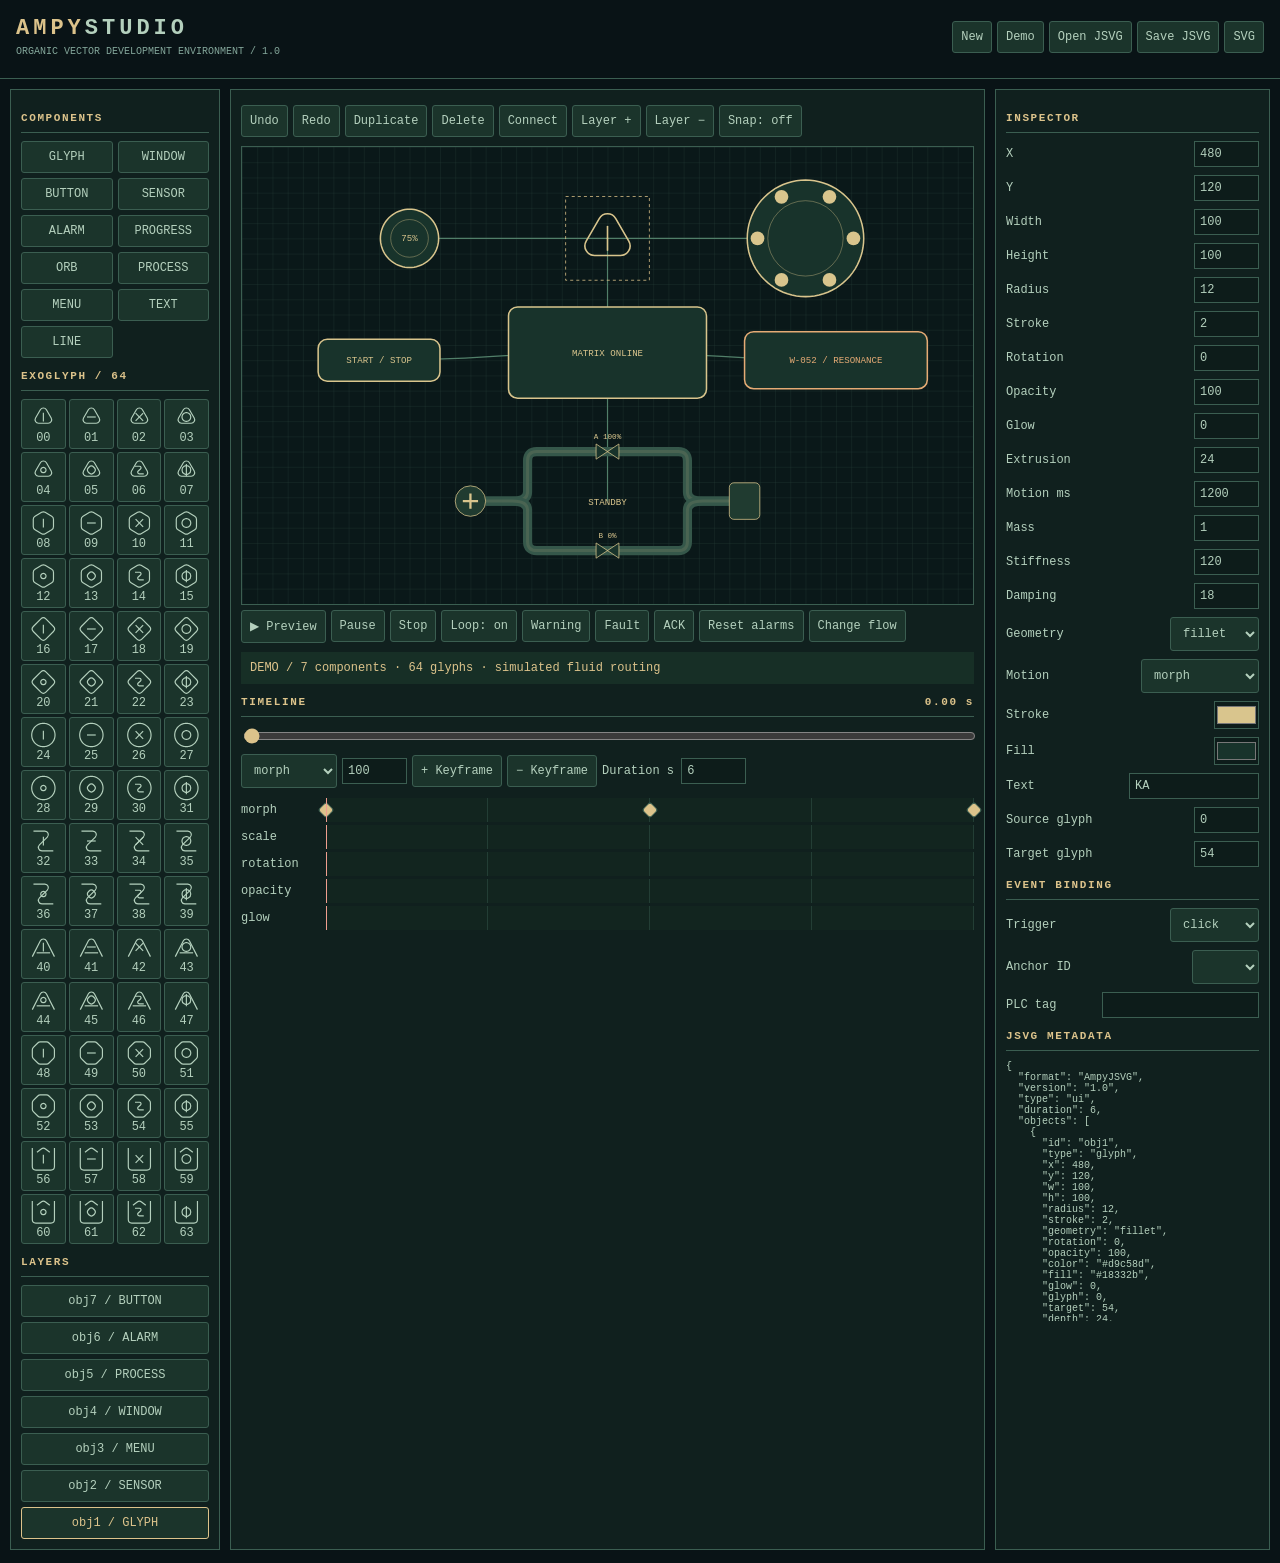
==== src/index.html @ 0dacd447 "Add modular editor sources alongside standalone distribution" ====
<!doctype html><html lang="it"><meta charset="utf-8"><meta name="viewport" content="width=device-width,initial-scale=1"><title>AmpyStudio · JSVG UI editor</title><link rel="stylesheet" href="studio.css"><body>
<header><div><b>AMPY<span>STUDIO</span></b><small>ORGANIC VECTOR DEVELOPMENT ENVIRONMENT / 1.0</small></div><div class="toolbar"><button id="new">New</button><button id="demo">Demo</button><label class="button">Open JSVG<input id="open" type="file" accept=".jsvg,.svg" hidden></label><button id="save">Save JSVG</button><button id="export">SVG</button></div></header>
<main><aside><h3>COMPONENTS</h3><div id="library"></div><h3>EXOGLYPH / 64</h3><div id="glyphs"></div><h3>LAYERS</h3><div id="layers"></div></aside><section class="work"><div class="toolbar"><button id="undo">Undo</button><button id="redo">Redo</button><button id="duplicate">Duplicate</button><button id="delete">Delete</button><button id="connect">Connect</button><button id="front">Layer +</button><button id="back">Layer −</button><button id="snap">Snap: off</button></div><div id="canvas"><svg id="stage" viewBox="0 0 960 600" xmlns="http://www.w3.org/2000/svg"><defs><pattern id="grid" width="20" height="20" patternUnits="userSpaceOnUse"><path d="M20 0H0V20" stroke="#284137" fill="none" stroke-width=".7"/></pattern></defs><rect width="960" height="600" fill="#0a1819"/><rect width="960" height="600" fill="url(#grid)"/><g id="scene"></g><g id="selection" pointer-events="none"></g></svg></div><div class="toolbar"><button id="play">▶ Preview</button><button id="pause">Pause</button><button id="stop">Stop</button><button id="loop">Loop: on</button><button id="warning">Warning</button><button id="fault">Fault</button><button id="ack">ACK</button><button id="reset">Reset alarms</button><button id="flow">Change flow</button></div><div id="status" role="status">READY</div><h3>TIMELINE <span id="time">0.00 s</span></h3><input id="seek" type="range" min="0" max="1000" value="0"><div class="toolbar"><select id="track"><option>morph</option><option>scale</option><option>rotation</option><option>opacity</option><option>glow</option></select><input id="keyvalue" type="number" value="100" min="0" max="360"><button id="addkey">+ Keyframe</button><button id="delkey">− Keyframe</button><label>Duration s <input id="duration" type="number" min="1" max="60" value="6"></label></div><div id="tracks"></div></section><aside><h3>INSPECTOR</h3><div id="inspector"></div><h3>EVENT BINDING</h3><div id="events"></div><h3>JSVG METADATA</h3><pre id="metadata"></pre></aside></main><script src="engine.js"></script><script src="studio.js"></script></body></html>
---- src/studio.css ----
:root{color-scheme:dark;--ink:#b4d0bd;--gold:#dcc38b;--border:#3b5e51;--bg:#091316}*{box-sizing:border-box}body{margin:0;background:var(--bg);color:var(--ink);font:12px ui-monospace,Consolas,monospace}header{display:flex;justify-content:space-between;gap:12px;padding:16px;border-bottom:1px solid var(--border);flex-wrap:wrap}header b{font-size:22px;letter-spacing:4px;color:var(--gold)}header b span{color:var(--ink)}small{display:block;color:#83a69a;margin-top:5px}main{display:grid;grid-template-columns:210px minmax(0,1fr) 275px;gap:10px;padding:10px}aside,.work{min-width:0;border:1px solid var(--border);padding:10px;background:#10201e}h3{font-size:11px;letter-spacing:1.6px;color:var(--gold);border-bottom:1px solid var(--border);padding-bottom:8px;margin:12px 0 8px}button,.button,select,input,a{font:inherit;color:inherit}button,.button,select,a{border:1px solid var(--border);background:#1b342b;padding:8px;border-radius:3px;cursor:pointer;text-decoration:none}button:hover,.button:hover,button.active{border-color:var(--gold);color:var(--gold)}input{background:#0d1c1a;border:1px solid var(--border);padding:5px;min-width:0}input[type=range]{width:100%;accent-color:var(--gold);padding:0}input[type=number]{width:65px}input[type=color]{width:45px;height:28px;padding:0}.toolbar{display:flex;gap:5px;align-items:center;flex-wrap:wrap;margin:5px 0 9px}#library,#layers{display:grid;gap:5px}#library{grid-template-columns:1fr 1fr}#glyphs{display:grid;grid-template-columns:repeat(4,1fr);gap:3px}#glyphs button{padding:3px}#glyphs svg{display:block;width:100%;height:28px}#canvas{border:1px solid var(--border);background:#0a1819}#stage{width:100%;display:block;touch-action:none;max-height:65vh}#inspector label,#events label{display:flex;justify-content:space-between;gap:6px;align-items:center;margin:8px 0}#inspector select,#events select{max-width:145px}#inspector input[type=text]{width:130px}#status{padding:9px;background:#172f26;color:var(--gold);min-height:32px}#metadata{white-space:pre-wrap;overflow-wrap:anywhere;max-height:260px;overflow:auto;font-size:10px}#time{float:right}#tracks>div{display:grid;grid-template-columns:85px 1fr;align-items:center;height:27px} .lane{height:24px;position:relative;background:repeating-linear-gradient(90deg,#12251f 0,#12251f calc(25% - 1px),#34574b 25%)}.key{position:absolute;top:6px;width:12px;height:12px;transform:translateX(-50%) rotate(45deg);background:var(--gold);padding:0}.cursor{position:absolute;top:0;bottom:0;width:1px;background:#ef9e8f;pointer-events:none}@media(max-width:900px){main{grid-template-columns:150px minmax(0,1fr)}main>aside:last-child{grid-column:1/-1;display:grid;grid-template-columns:1fr 1fr;gap:8px}#metadata{grid-column:1/-1}}@media(max-width:580px){main{display:flex;flex-direction:column}.work{order:-1}#glyphs{grid-template-columns:repeat(8,1fr)}#stage{max-height:none}main>aside:last-child{display:block}}
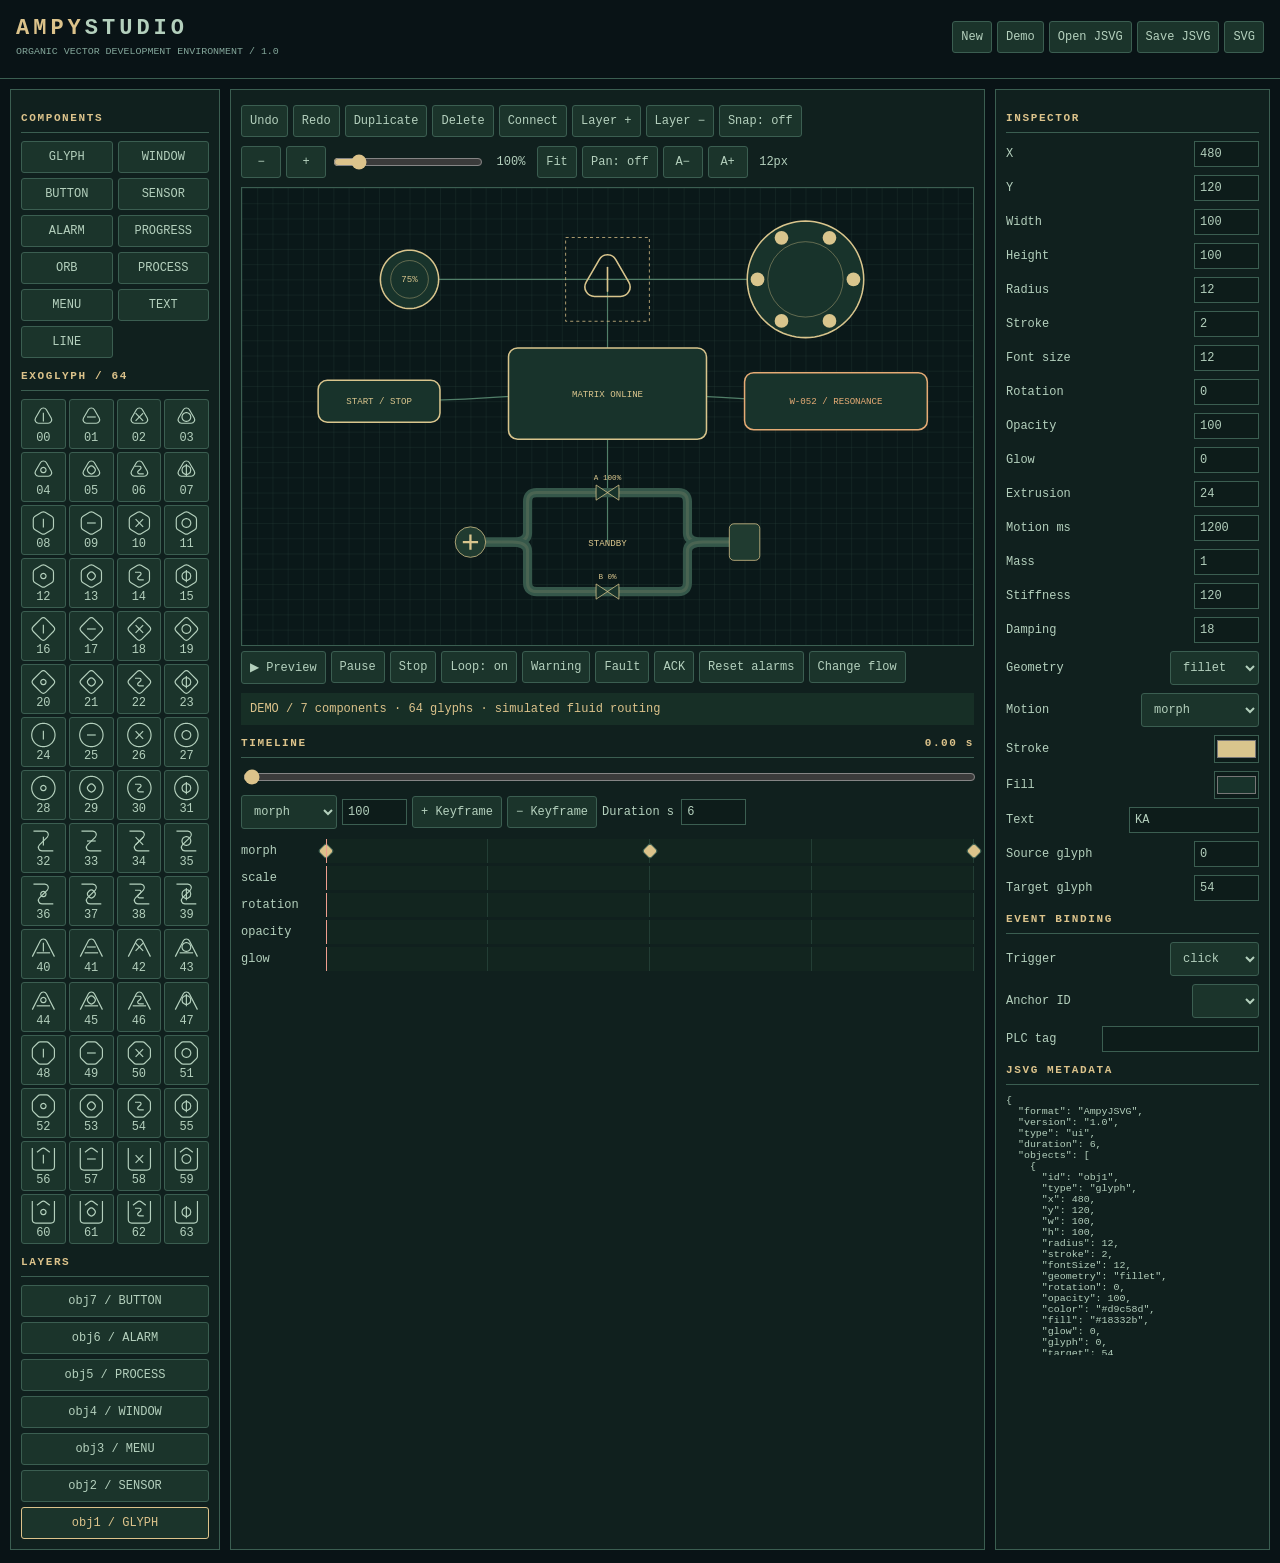
==== commit 9f771fb0: "AmpyStudio 1.0.1: per-object font sizes, UI font controls, pinch zoom and canvas pan" ====
--- a/src/index.html
+++ b/src/index.html
@@ -1,3 +1,3 @@
 <!doctype html><html lang="it"><meta charset="utf-8"><meta name="viewport" content="width=device-width,initial-scale=1"><title>AmpyStudio · JSVG UI editor</title><link rel="stylesheet" href="studio.css"><body>
 <header><div><b>AMPY<span>STUDIO</span></b><small>ORGANIC VECTOR DEVELOPMENT ENVIRONMENT / 1.0</small></div><div class="toolbar"><button id="new">New</button><button id="demo">Demo</button><label class="button">Open JSVG<input id="open" type="file" accept=".jsvg,.svg" hidden></label><button id="save">Save JSVG</button><button id="export">SVG</button></div></header>
-<main><aside><h3>COMPONENTS</h3><div id="library"></div><h3>EXOGLYPH / 64</h3><div id="glyphs"></div><h3>LAYERS</h3><div id="layers"></div></aside><section class="work"><div class="toolbar"><button id="undo">Undo</button><button id="redo">Redo</button><button id="duplicate">Duplicate</button><button id="delete">Delete</button><button id="connect">Connect</button><button id="front">Layer +</button><button id="back">Layer −</button><button id="snap">Snap: off</button></div><div id="canvas"><svg id="stage" viewBox="0 0 960 600" xmlns="http://www.w3.org/2000/svg"><defs><pattern id="grid" width="20" height="20" patternUnits="userSpaceOnUse"><path d="M20 0H0V20" stroke="#284137" fill="none" stroke-width=".7"/></pattern></defs><rect width="960" height="600" fill="#0a1819"/><rect width="960" height="600" fill="url(#grid)"/><g id="scene"></g><g id="selection" pointer-events="none"></g></svg></div><div class="toolbar"><button id="play">▶ Preview</button><button id="pause">Pause</button><button id="stop">Stop</button><button id="loop">Loop: on</button><button id="warning">Warning</button><button id="fault">Fault</button><button id="ack">ACK</button><button id="reset">Reset alarms</button><button id="flow">Change flow</button></div><div id="status" role="status">READY</div><h3>TIMELINE <span id="time">0.00 s</span></h3><input id="seek" type="range" min="0" max="1000" value="0"><div class="toolbar"><select id="track"><option>morph</option><option>scale</option><option>rotation</option><option>opacity</option><option>glow</option></select><input id="keyvalue" type="number" value="100" min="0" max="360"><button id="addkey">+ Keyframe</button><button id="delkey">− Keyframe</button><label>Duration s <input id="duration" type="number" min="1" max="60" value="6"></label></div><div id="tracks"></div></section><aside><h3>INSPECTOR</h3><div id="inspector"></div><h3>EVENT BINDING</h3><div id="events"></div><h3>JSVG METADATA</h3><pre id="metadata"></pre></aside></main><script src="engine.js"></script><script src="studio.js"></script></body></html>+<main><aside><h3>COMPONENTS</h3><div id="library"></div><h3>EXOGLYPH / 64</h3><div id="glyphs"></div><h3>LAYERS</h3><div id="layers"></div></aside><section class="work"><div class="toolbar"><button id="undo">Undo</button><button id="redo">Redo</button><button id="duplicate">Duplicate</button><button id="delete">Delete</button><button id="connect">Connect</button><button id="front">Layer +</button><button id="back">Layer −</button><button id="snap">Snap: off</button></div><div class="toolbar" id="viewTools" aria-label="Canvas view"><button id="zoomOut" aria-label="Zoom out">−</button><button id="zoomIn" aria-label="Zoom in">+</button><input id="canvasZoom" aria-label="Canvas zoom percent" type="range" min="25" max="600" step="5" value="100"><output id="zoomLabel">100%</output><button id="fitCanvas">Fit</button><button id="panMode">Pan: off</button><button id="uiSmaller" aria-label="Smaller interface text">A−</button><button id="uiLarger" aria-label="Larger interface text">A+</button><output id="uiSize">13px</output></div><div id="canvas"><svg id="stage" viewBox="0 0 960 600" xmlns="http://www.w3.org/2000/svg"><defs><pattern id="grid" width="20" height="20" patternUnits="userSpaceOnUse"><path d="M20 0H0V20" stroke="#284137" fill="none" stroke-width=".7"/></pattern></defs><rect width="960" height="600" fill="#0a1819"/><rect width="960" height="600" fill="url(#grid)"/><g id="scene"></g><g id="selection" pointer-events="none"></g></svg></div><div class="toolbar"><button id="play">▶ Preview</button><button id="pause">Pause</button><button id="stop">Stop</button><button id="loop">Loop: on</button><button id="warning">Warning</button><button id="fault">Fault</button><button id="ack">ACK</button><button id="reset">Reset alarms</button><button id="flow">Change flow</button></div><div id="status" role="status">READY</div><h3>TIMELINE <span id="time">0.00 s</span></h3><input id="seek" type="range" min="0" max="1000" value="0"><div class="toolbar"><select id="track"><option>morph</option><option>scale</option><option>rotation</option><option>opacity</option><option>glow</option></select><input id="keyvalue" type="number" value="100" min="0" max="360"><button id="addkey">+ Keyframe</button><button id="delkey">− Keyframe</button><label>Duration s <input id="duration" type="number" min="1" max="60" value="6"></label></div><div id="tracks"></div></section><aside><h3>INSPECTOR</h3><div id="inspector"></div><h3>EVENT BINDING</h3><div id="events"></div><h3>JSVG METADATA</h3><pre id="metadata"></pre></aside></main><script src="engine.js"></script><script src="studio.js"></script></body></html>
--- a/src/studio.css
+++ b/src/studio.css
@@ -1 +1,2 @@
 :root{color-scheme:dark;--ink:#b4d0bd;--gold:#dcc38b;--border:#3b5e51;--bg:#091316}*{box-sizing:border-box}body{margin:0;background:var(--bg);color:var(--ink);font:12px ui-monospace,Consolas,monospace}header{display:flex;justify-content:space-between;gap:12px;padding:16px;border-bottom:1px solid var(--border);flex-wrap:wrap}header b{font-size:22px;letter-spacing:4px;color:var(--gold)}header b span{color:var(--ink)}small{display:block;color:#83a69a;margin-top:5px}main{display:grid;grid-template-columns:210px minmax(0,1fr) 275px;gap:10px;padding:10px}aside,.work{min-width:0;border:1px solid var(--border);padding:10px;background:#10201e}h3{font-size:11px;letter-spacing:1.6px;color:var(--gold);border-bottom:1px solid var(--border);padding-bottom:8px;margin:12px 0 8px}button,.button,select,input,a{font:inherit;color:inherit}button,.button,select,a{border:1px solid var(--border);background:#1b342b;padding:8px;border-radius:3px;cursor:pointer;text-decoration:none}button:hover,.button:hover,button.active{border-color:var(--gold);color:var(--gold)}input{background:#0d1c1a;border:1px solid var(--border);padding:5px;min-width:0}input[type=range]{width:100%;accent-color:var(--gold);padding:0}input[type=number]{width:65px}input[type=color]{width:45px;height:28px;padding:0}.toolbar{display:flex;gap:5px;align-items:center;flex-wrap:wrap;margin:5px 0 9px}#library,#layers{display:grid;gap:5px}#library{grid-template-columns:1fr 1fr}#glyphs{display:grid;grid-template-columns:repeat(4,1fr);gap:3px}#glyphs button{padding:3px}#glyphs svg{display:block;width:100%;height:28px}#canvas{border:1px solid var(--border);background:#0a1819}#stage{width:100%;display:block;touch-action:none;max-height:65vh}#inspector label,#events label{display:flex;justify-content:space-between;gap:6px;align-items:center;margin:8px 0}#inspector select,#events select{max-width:145px}#inspector input[type=text]{width:130px}#status{padding:9px;background:#172f26;color:var(--gold);min-height:32px}#metadata{white-space:pre-wrap;overflow-wrap:anywhere;max-height:260px;overflow:auto;font-size:10px}#time{float:right}#tracks>div{display:grid;grid-template-columns:85px 1fr;align-items:center;height:27px} .lane{height:24px;position:relative;background:repeating-linear-gradient(90deg,#12251f 0,#12251f calc(25% - 1px),#34574b 25%)}.key{position:absolute;top:6px;width:12px;height:12px;transform:translateX(-50%) rotate(45deg);background:var(--gold);padding:0}.cursor{position:absolute;top:0;bottom:0;width:1px;background:#ef9e8f;pointer-events:none}@media(max-width:900px){main{grid-template-columns:150px minmax(0,1fr)}main>aside:last-child{grid-column:1/-1;display:grid;grid-template-columns:1fr 1fr;gap:8px}#metadata{grid-column:1/-1}}@media(max-width:580px){main{display:flex;flex-direction:column}.work{order:-1}#glyphs{grid-template-columns:repeat(8,1fr)}#stage{max-height:none}main>aside:last-child{display:block}}
+#viewTools{gap:5px}#canvasZoom{width:clamp(65px,18vw,150px);flex:0 1 auto}#viewTools output{min-width:42px;text-align:center;font-variant-numeric:tabular-nums}#viewTools button{min-width:40px}#stage{cursor:default}#stage.panning{cursor:grab}#stage.panning:active{cursor:grabbing}body{font-size:var(--ampy-ui-size,12px)}h3{font-size:.92em}small{font-size:.83em}#metadata{font-size:.83em}@media(max-width:580px){#viewTools button{min-height:42px}#canvasZoom{min-height:36px;flex:1 1 65px}#stage{touch-action:none}}
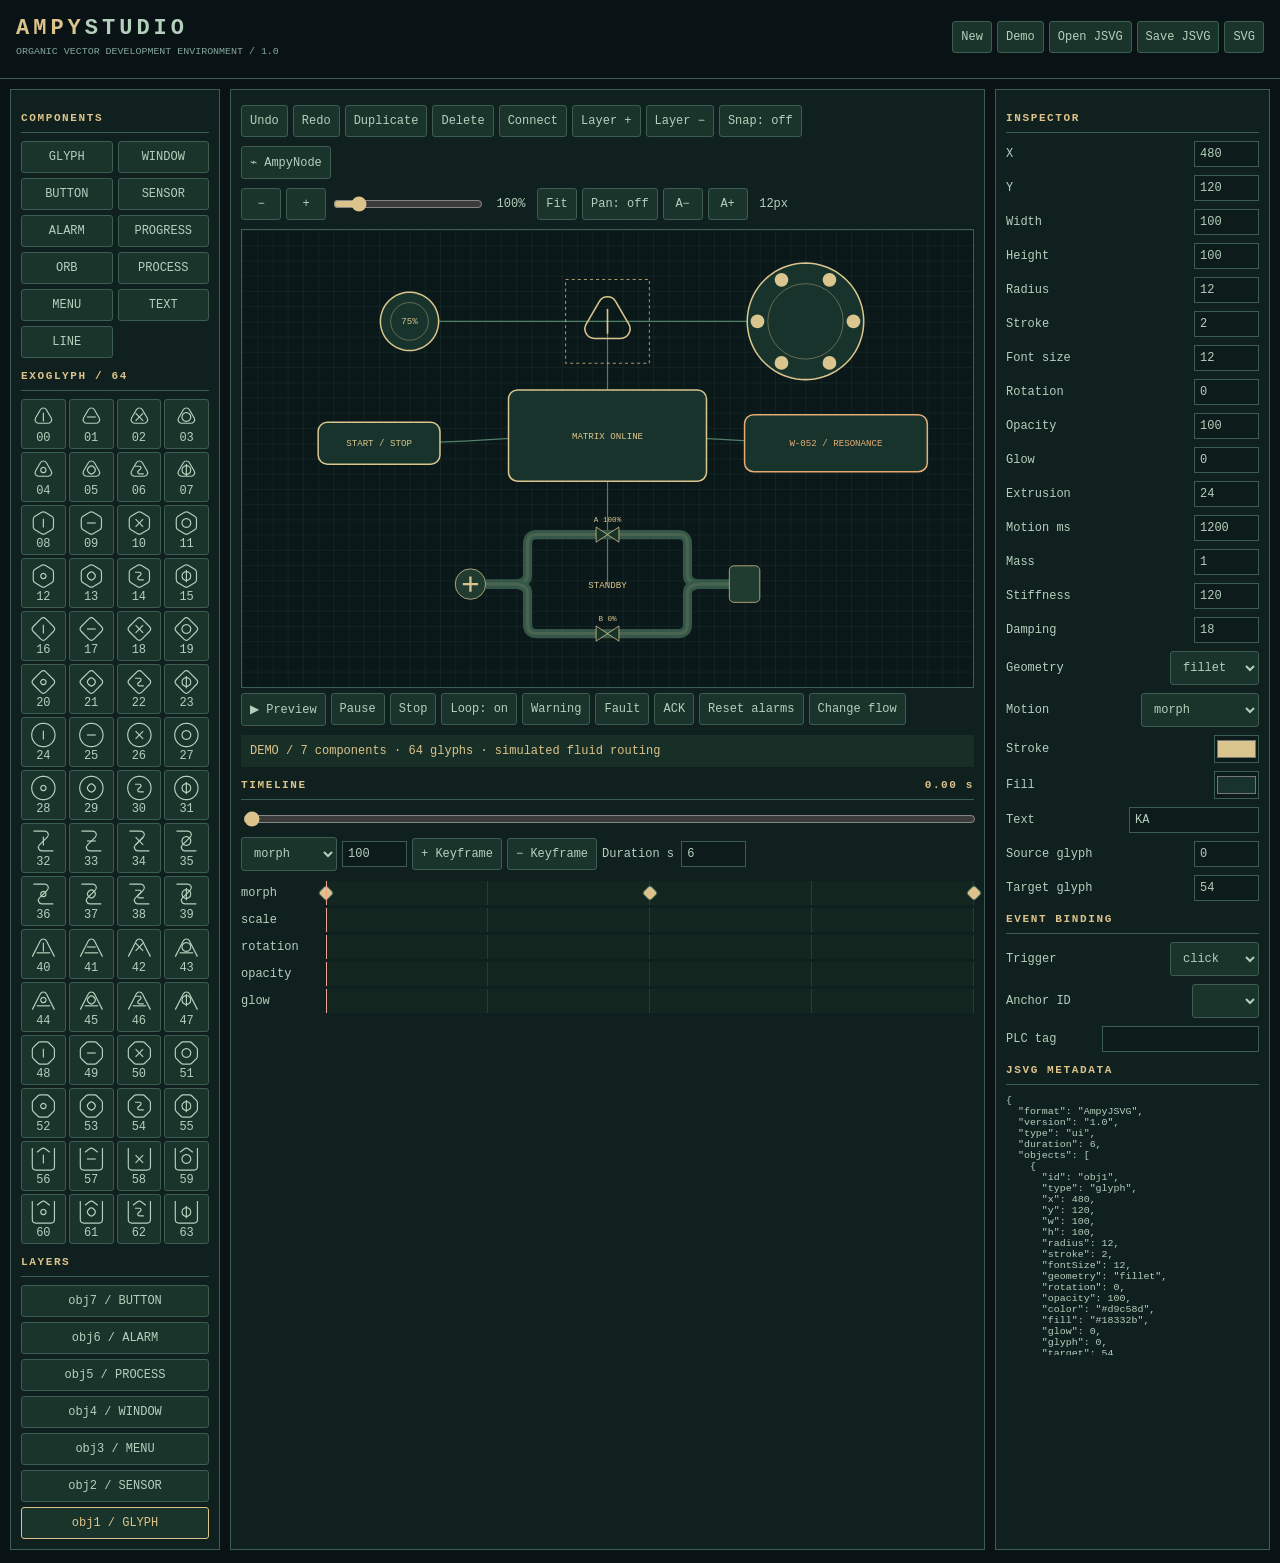
==== commit 7c8bdb17: "AmpyStudio 1.1.0: visual event graphs, simulated tags, JSVG logic persistence" ====
--- a/src/index.html
+++ b/src/index.html
@@ -1,3 +1,3 @@
 <!doctype html><html lang="it"><meta charset="utf-8"><meta name="viewport" content="width=device-width,initial-scale=1"><title>AmpyStudio · JSVG UI editor</title><link rel="stylesheet" href="studio.css"><body>
 <header><div><b>AMPY<span>STUDIO</span></b><small>ORGANIC VECTOR DEVELOPMENT ENVIRONMENT / 1.0</small></div><div class="toolbar"><button id="new">New</button><button id="demo">Demo</button><label class="button">Open JSVG<input id="open" type="file" accept=".jsvg,.svg" hidden></label><button id="save">Save JSVG</button><button id="export">SVG</button></div></header>
-<main><aside><h3>COMPONENTS</h3><div id="library"></div><h3>EXOGLYPH / 64</h3><div id="glyphs"></div><h3>LAYERS</h3><div id="layers"></div></aside><section class="work"><div class="toolbar"><button id="undo">Undo</button><button id="redo">Redo</button><button id="duplicate">Duplicate</button><button id="delete">Delete</button><button id="connect">Connect</button><button id="front">Layer +</button><button id="back">Layer −</button><button id="snap">Snap: off</button></div><div class="toolbar" id="viewTools" aria-label="Canvas view"><button id="zoomOut" aria-label="Zoom out">−</button><button id="zoomIn" aria-label="Zoom in">+</button><input id="canvasZoom" aria-label="Canvas zoom percent" type="range" min="25" max="600" step="5" value="100"><output id="zoomLabel">100%</output><button id="fitCanvas">Fit</button><button id="panMode">Pan: off</button><button id="uiSmaller" aria-label="Smaller interface text">A−</button><button id="uiLarger" aria-label="Larger interface text">A+</button><output id="uiSize">13px</output></div><div id="canvas"><svg id="stage" viewBox="0 0 960 600" xmlns="http://www.w3.org/2000/svg"><defs><pattern id="grid" width="20" height="20" patternUnits="userSpaceOnUse"><path d="M20 0H0V20" stroke="#284137" fill="none" stroke-width=".7"/></pattern></defs><rect width="960" height="600" fill="#0a1819"/><rect width="960" height="600" fill="url(#grid)"/><g id="scene"></g><g id="selection" pointer-events="none"></g></svg></div><div class="toolbar"><button id="play">▶ Preview</button><button id="pause">Pause</button><button id="stop">Stop</button><button id="loop">Loop: on</button><button id="warning">Warning</button><button id="fault">Fault</button><button id="ack">ACK</button><button id="reset">Reset alarms</button><button id="flow">Change flow</button></div><div id="status" role="status">READY</div><h3>TIMELINE <span id="time">0.00 s</span></h3><input id="seek" type="range" min="0" max="1000" value="0"><div class="toolbar"><select id="track"><option>morph</option><option>scale</option><option>rotation</option><option>opacity</option><option>glow</option></select><input id="keyvalue" type="number" value="100" min="0" max="360"><button id="addkey">+ Keyframe</button><button id="delkey">− Keyframe</button><label>Duration s <input id="duration" type="number" min="1" max="60" value="6"></label></div><div id="tracks"></div></section><aside><h3>INSPECTOR</h3><div id="inspector"></div><h3>EVENT BINDING</h3><div id="events"></div><h3>JSVG METADATA</h3><pre id="metadata"></pre></aside></main><script src="engine.js"></script><script src="studio.js"></script></body></html>
+<main><aside><h3>COMPONENTS</h3><div id="library"></div><h3>EXOGLYPH / 64</h3><div id="glyphs"></div><h3>LAYERS</h3><div id="layers"></div></aside><section class="work"><div class="toolbar"><button id="undo">Undo</button><button id="redo">Redo</button><button id="duplicate">Duplicate</button><button id="delete">Delete</button><button id="connect">Connect</button><button id="front">Layer +</button><button id="back">Layer −</button><button id="snap">Snap: off</button></div><div class="toolbar"><button id="nodeToggle">⌁ AmpyNode</button></div><div class="toolbar" id="viewTools" aria-label="Canvas view"><button id="zoomOut" aria-label="Zoom out">−</button><button id="zoomIn" aria-label="Zoom in">+</button><input id="canvasZoom" aria-label="Canvas zoom percent" type="range" min="25" max="600" step="5" value="100"><output id="zoomLabel">100%</output><button id="fitCanvas">Fit</button><button id="panMode">Pan: off</button><button id="uiSmaller" aria-label="Smaller interface text">A−</button><button id="uiLarger" aria-label="Larger interface text">A+</button><output id="uiSize">13px</output></div><div id="canvas"><svg id="stage" viewBox="0 0 960 600" xmlns="http://www.w3.org/2000/svg"><defs><pattern id="grid" width="20" height="20" patternUnits="userSpaceOnUse"><path d="M20 0H0V20" stroke="#284137" fill="none" stroke-width=".7"/></pattern></defs><rect width="960" height="600" fill="#0a1819"/><rect width="960" height="600" fill="url(#grid)"/><g id="scene"></g><g id="selection" pointer-events="none"></g></svg></div><div class="toolbar"><button id="play">▶ Preview</button><button id="pause">Pause</button><button id="stop">Stop</button><button id="loop">Loop: on</button><button id="warning">Warning</button><button id="fault">Fault</button><button id="ack">ACK</button><button id="reset">Reset alarms</button><button id="flow">Change flow</button></div><div id="status" role="status">READY</div><h3>TIMELINE <span id="time">0.00 s</span></h3><input id="seek" type="range" min="0" max="1000" value="0"><div class="toolbar"><select id="track"><option>morph</option><option>scale</option><option>rotation</option><option>opacity</option><option>glow</option></select><input id="keyvalue" type="number" value="100" min="0" max="360"><button id="addkey">+ Keyframe</button><button id="delkey">− Keyframe</button><label>Duration s <input id="duration" type="number" min="1" max="60" value="6"></label></div><div id="tracks"></div></section><aside><h3>INSPECTOR</h3><div id="inspector"></div><h3>EVENT BINDING</h3><div id="events"></div><h3>JSVG METADATA</h3><pre id="metadata"></pre></aside></main><section id="nodePanel" hidden><div class="toolbar"><h3>AMPYNODE / VISUAL LOGIC</h3><button id="nodeClose">Close</button></div><p>Event → condition → action. Preview simulation only; no live PLC control.</p><div class="toolbar"><select id="nodeKind" aria-label="Node type"></select><button id="nodeAdd">+ Node</button><button id="nodeRemove">Delete node</button><button id="nodeExample">Load logic demo</button><button id="nodeManual">▶ Manual event</button></div><div id="nodeGraph"></div><div id="nodeFields"></div><h3>CONNECTIONS</h3><div class="toolbar"><select id="nodeFrom" aria-label="Source node"></select><select id="nodePort" aria-label="Output port"><option>next</option><option>true</option><option>false</option></select><select id="nodeTo" aria-label="Destination node"></select><button id="nodeLink">Connect</button><button id="nodeUnlink">Disconnect</button></div><h3>SIMULATED TAGS</h3><div class="toolbar"><input id="tagName" placeholder="DB_Core.Speed" aria-label="Tag name"><input id="tagInitial" type="number" value="0" aria-label="Initial value"><button id="tagAdd">Add / update</button></div><div id="tagValues"></div><h3>EXECUTION TRACE</h3><pre id="nodeTrace">No event yet</pre></section><script src="engine.js"></script><script src="studio.js"></script></body></html>
--- a/src/studio.css
+++ b/src/studio.css
@@ -1,2 +1,3 @@
 :root{color-scheme:dark;--ink:#b4d0bd;--gold:#dcc38b;--border:#3b5e51;--bg:#091316}*{box-sizing:border-box}body{margin:0;background:var(--bg);color:var(--ink);font:12px ui-monospace,Consolas,monospace}header{display:flex;justify-content:space-between;gap:12px;padding:16px;border-bottom:1px solid var(--border);flex-wrap:wrap}header b{font-size:22px;letter-spacing:4px;color:var(--gold)}header b span{color:var(--ink)}small{display:block;color:#83a69a;margin-top:5px}main{display:grid;grid-template-columns:210px minmax(0,1fr) 275px;gap:10px;padding:10px}aside,.work{min-width:0;border:1px solid var(--border);padding:10px;background:#10201e}h3{font-size:11px;letter-spacing:1.6px;color:var(--gold);border-bottom:1px solid var(--border);padding-bottom:8px;margin:12px 0 8px}button,.button,select,input,a{font:inherit;color:inherit}button,.button,select,a{border:1px solid var(--border);background:#1b342b;padding:8px;border-radius:3px;cursor:pointer;text-decoration:none}button:hover,.button:hover,button.active{border-color:var(--gold);color:var(--gold)}input{background:#0d1c1a;border:1px solid var(--border);padding:5px;min-width:0}input[type=range]{width:100%;accent-color:var(--gold);padding:0}input[type=number]{width:65px}input[type=color]{width:45px;height:28px;padding:0}.toolbar{display:flex;gap:5px;align-items:center;flex-wrap:wrap;margin:5px 0 9px}#library,#layers{display:grid;gap:5px}#library{grid-template-columns:1fr 1fr}#glyphs{display:grid;grid-template-columns:repeat(4,1fr);gap:3px}#glyphs button{padding:3px}#glyphs svg{display:block;width:100%;height:28px}#canvas{border:1px solid var(--border);background:#0a1819}#stage{width:100%;display:block;touch-action:none;max-height:65vh}#inspector label,#events label{display:flex;justify-content:space-between;gap:6px;align-items:center;margin:8px 0}#inspector select,#events select{max-width:145px}#inspector input[type=text]{width:130px}#status{padding:9px;background:#172f26;color:var(--gold);min-height:32px}#metadata{white-space:pre-wrap;overflow-wrap:anywhere;max-height:260px;overflow:auto;font-size:10px}#time{float:right}#tracks>div{display:grid;grid-template-columns:85px 1fr;align-items:center;height:27px} .lane{height:24px;position:relative;background:repeating-linear-gradient(90deg,#12251f 0,#12251f calc(25% - 1px),#34574b 25%)}.key{position:absolute;top:6px;width:12px;height:12px;transform:translateX(-50%) rotate(45deg);background:var(--gold);padding:0}.cursor{position:absolute;top:0;bottom:0;width:1px;background:#ef9e8f;pointer-events:none}@media(max-width:900px){main{grid-template-columns:150px minmax(0,1fr)}main>aside:last-child{grid-column:1/-1;display:grid;grid-template-columns:1fr 1fr;gap:8px}#metadata{grid-column:1/-1}}@media(max-width:580px){main{display:flex;flex-direction:column}.work{order:-1}#glyphs{grid-template-columns:repeat(8,1fr)}#stage{max-height:none}main>aside:last-child{display:block}}
 #viewTools{gap:5px}#canvasZoom{width:clamp(65px,18vw,150px);flex:0 1 auto}#viewTools output{min-width:42px;text-align:center;font-variant-numeric:tabular-nums}#viewTools button{min-width:40px}#stage{cursor:default}#stage.panning{cursor:grab}#stage.panning:active{cursor:grabbing}body{font-size:var(--ampy-ui-size,12px)}h3{font-size:.92em}small{font-size:.83em}#metadata{font-size:.83em}@media(max-width:580px){#viewTools button{min-height:42px}#canvasZoom{min-height:36px;flex:1 1 65px}#stage{touch-action:none}}
+#nodePanel{margin:10px;padding:12px;border:1px solid var(--border);background:#10201e}#nodePanel[hidden]{display:none!important}#nodeGraph{overflow:auto;border:1px solid var(--border);background:#091719;max-height:46vh}#nodeGraph svg{display:block;min-width:510px;width:100%;touch-action:pan-x pan-y}#nodeGraph g[data-node]{cursor:pointer}#nodeFields,#tagValues{display:grid;gap:5px}#nodeFields label,#tagValues label{display:flex;align-items:center;justify-content:space-between;gap:8px;flex-wrap:wrap}#nodeFields input,#nodeFields select{max-width:65%;min-height:34px}#nodeTrace{white-space:pre-wrap;max-height:160px;overflow:auto}#nodePanel p{font-size:.9em}#nodePanel .toolbar h3{flex:1}#nodePanel input[type=number]{width:100px}#tagName{max-width:180px}#nodePanel .toolbar button{min-height:38px}
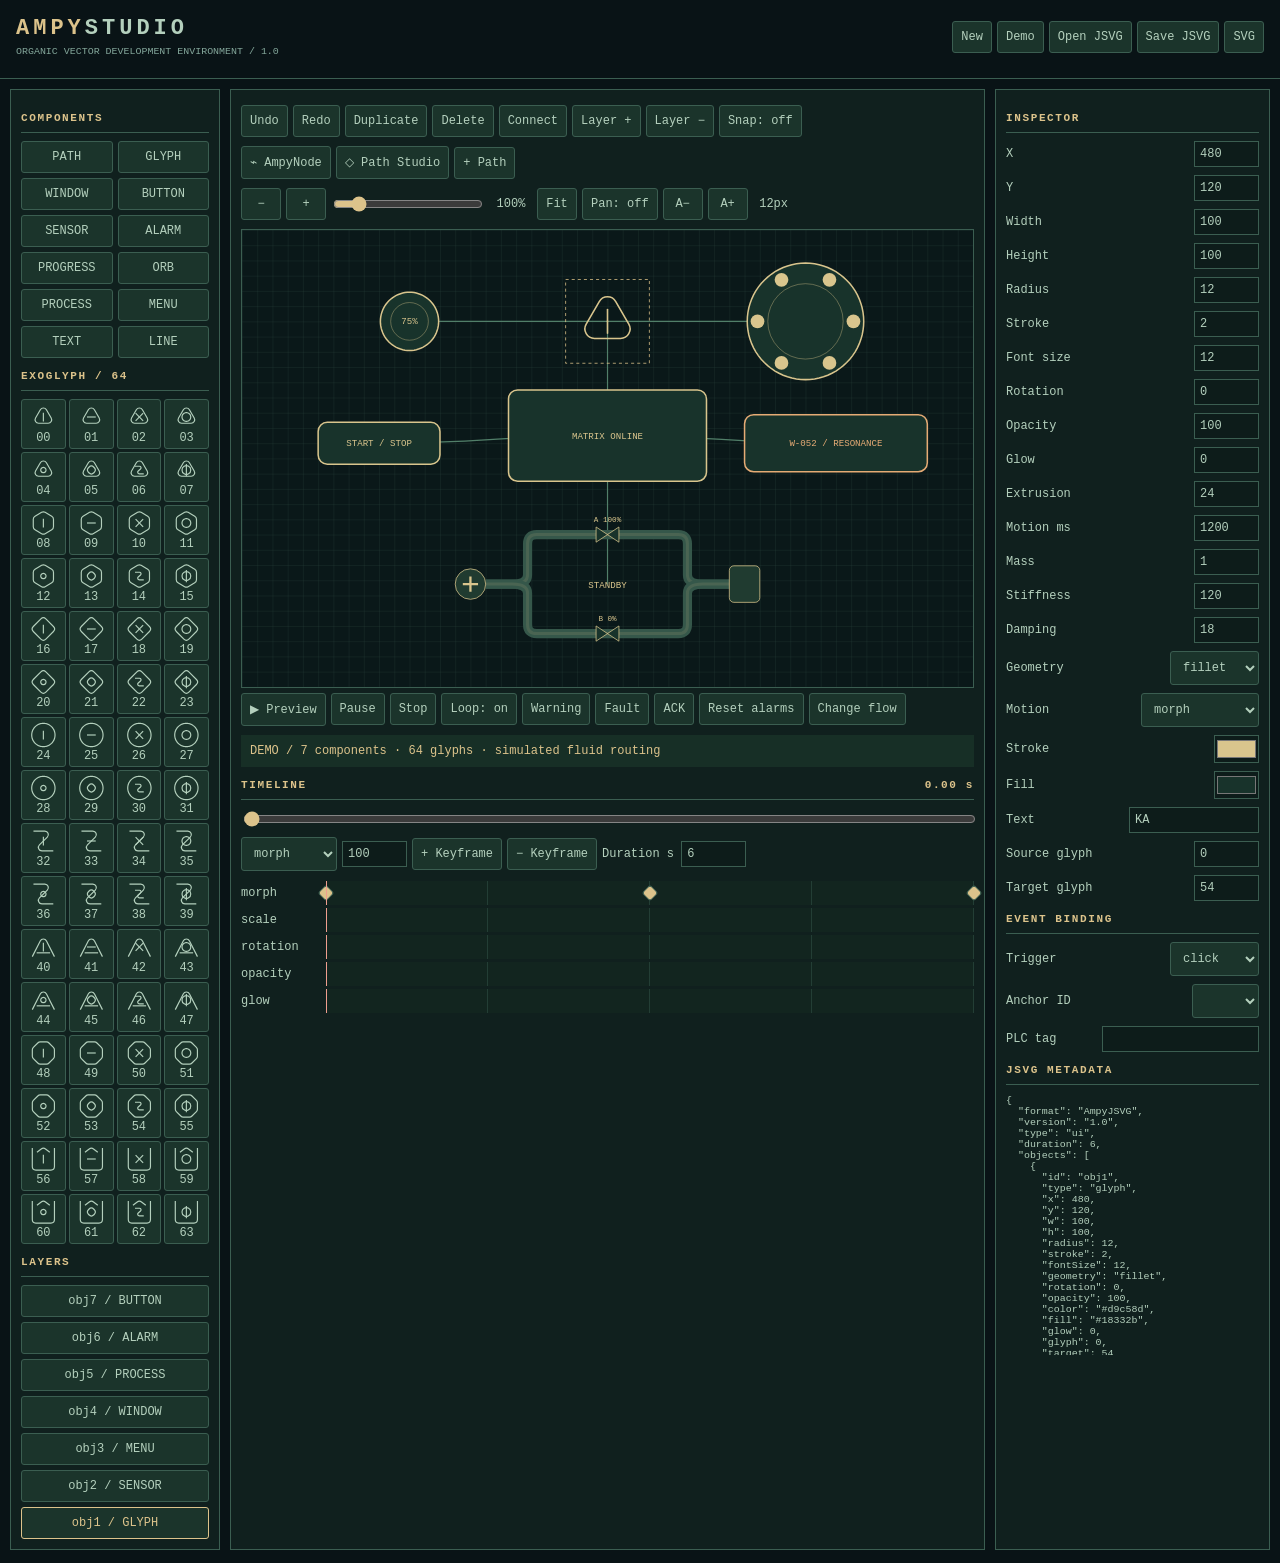
==== commit f9bedec5: "AmpyStudio 1.2: custom vector paths, vertex fillets, Bezier handles and morph editor" ====
--- a/src/index.html
+++ b/src/index.html
@@ -1,3 +1,3 @@
 <!doctype html><html lang="it"><meta charset="utf-8"><meta name="viewport" content="width=device-width,initial-scale=1"><title>AmpyStudio · JSVG UI editor</title><link rel="stylesheet" href="studio.css"><body>
 <header><div><b>AMPY<span>STUDIO</span></b><small>ORGANIC VECTOR DEVELOPMENT ENVIRONMENT / 1.0</small></div><div class="toolbar"><button id="new">New</button><button id="demo">Demo</button><label class="button">Open JSVG<input id="open" type="file" accept=".jsvg,.svg" hidden></label><button id="save">Save JSVG</button><button id="export">SVG</button></div></header>
-<main><aside><h3>COMPONENTS</h3><div id="library"></div><h3>EXOGLYPH / 64</h3><div id="glyphs"></div><h3>LAYERS</h3><div id="layers"></div></aside><section class="work"><div class="toolbar"><button id="undo">Undo</button><button id="redo">Redo</button><button id="duplicate">Duplicate</button><button id="delete">Delete</button><button id="connect">Connect</button><button id="front">Layer +</button><button id="back">Layer −</button><button id="snap">Snap: off</button></div><div class="toolbar"><button id="nodeToggle">⌁ AmpyNode</button></div><div class="toolbar" id="viewTools" aria-label="Canvas view"><button id="zoomOut" aria-label="Zoom out">−</button><button id="zoomIn" aria-label="Zoom in">+</button><input id="canvasZoom" aria-label="Canvas zoom percent" type="range" min="25" max="600" step="5" value="100"><output id="zoomLabel">100%</output><button id="fitCanvas">Fit</button><button id="panMode">Pan: off</button><button id="uiSmaller" aria-label="Smaller interface text">A−</button><button id="uiLarger" aria-label="Larger interface text">A+</button><output id="uiSize">13px</output></div><div id="canvas"><svg id="stage" viewBox="0 0 960 600" xmlns="http://www.w3.org/2000/svg"><defs><pattern id="grid" width="20" height="20" patternUnits="userSpaceOnUse"><path d="M20 0H0V20" stroke="#284137" fill="none" stroke-width=".7"/></pattern></defs><rect width="960" height="600" fill="#0a1819"/><rect width="960" height="600" fill="url(#grid)"/><g id="scene"></g><g id="selection" pointer-events="none"></g></svg></div><div class="toolbar"><button id="play">▶ Preview</button><button id="pause">Pause</button><button id="stop">Stop</button><button id="loop">Loop: on</button><button id="warning">Warning</button><button id="fault">Fault</button><button id="ack">ACK</button><button id="reset">Reset alarms</button><button id="flow">Change flow</button></div><div id="status" role="status">READY</div><h3>TIMELINE <span id="time">0.00 s</span></h3><input id="seek" type="range" min="0" max="1000" value="0"><div class="toolbar"><select id="track"><option>morph</option><option>scale</option><option>rotation</option><option>opacity</option><option>glow</option></select><input id="keyvalue" type="number" value="100" min="0" max="360"><button id="addkey">+ Keyframe</button><button id="delkey">− Keyframe</button><label>Duration s <input id="duration" type="number" min="1" max="60" value="6"></label></div><div id="tracks"></div></section><aside><h3>INSPECTOR</h3><div id="inspector"></div><h3>EVENT BINDING</h3><div id="events"></div><h3>JSVG METADATA</h3><pre id="metadata"></pre></aside></main><section id="nodePanel" hidden><div class="toolbar"><h3>AMPYNODE / VISUAL LOGIC</h3><button id="nodeClose">Close</button></div><p>Event → condition → action. Preview simulation only; no live PLC control.</p><div class="toolbar"><select id="nodeKind" aria-label="Node type"></select><button id="nodeAdd">+ Node</button><button id="nodeRemove">Delete node</button><button id="nodeExample">Load logic demo</button><button id="nodeManual">▶ Manual event</button></div><div id="nodeGraph"></div><div id="nodeFields"></div><h3>CONNECTIONS</h3><div class="toolbar"><select id="nodeFrom" aria-label="Source node"></select><select id="nodePort" aria-label="Output port"><option>next</option><option>true</option><option>false</option></select><select id="nodeTo" aria-label="Destination node"></select><button id="nodeLink">Connect</button><button id="nodeUnlink">Disconnect</button></div><h3>SIMULATED TAGS</h3><div class="toolbar"><input id="tagName" placeholder="DB_Core.Speed" aria-label="Tag name"><input id="tagInitial" type="number" value="0" aria-label="Initial value"><button id="tagAdd">Add / update</button></div><div id="tagValues"></div><h3>EXECUTION TRACE</h3><pre id="nodeTrace">No event yet</pre></section><script src="engine.js"></script><script src="studio.js"></script></body></html>
+<main><aside><h3>COMPONENTS</h3><div id="library"></div><h3>EXOGLYPH / 64</h3><div id="glyphs"></div><h3>LAYERS</h3><div id="layers"></div></aside><section class="work"><div class="toolbar"><button id="undo">Undo</button><button id="redo">Redo</button><button id="duplicate">Duplicate</button><button id="delete">Delete</button><button id="connect">Connect</button><button id="front">Layer +</button><button id="back">Layer −</button><button id="snap">Snap: off</button></div><div class="toolbar"><button id="nodeToggle">⌁ AmpyNode</button><button id="pathToggle">◇ Path Studio</button><button id="pathNew">+ Path</button></div><div class="toolbar" id="viewTools" aria-label="Canvas view"><button id="zoomOut" aria-label="Zoom out">−</button><button id="zoomIn" aria-label="Zoom in">+</button><input id="canvasZoom" aria-label="Canvas zoom percent" type="range" min="25" max="600" step="5" value="100"><output id="zoomLabel">100%</output><button id="fitCanvas">Fit</button><button id="panMode">Pan: off</button><button id="uiSmaller" aria-label="Smaller interface text">A−</button><button id="uiLarger" aria-label="Larger interface text">A+</button><output id="uiSize">13px</output></div><div id="canvas"><svg id="stage" viewBox="0 0 960 600" xmlns="http://www.w3.org/2000/svg"><defs><pattern id="grid" width="20" height="20" patternUnits="userSpaceOnUse"><path d="M20 0H0V20" stroke="#284137" fill="none" stroke-width=".7"/></pattern></defs><rect width="960" height="600" fill="#0a1819"/><rect width="960" height="600" fill="url(#grid)"/><g id="scene"></g><g id="selection" pointer-events="none"></g></svg></div><div class="toolbar"><button id="play">▶ Preview</button><button id="pause">Pause</button><button id="stop">Stop</button><button id="loop">Loop: on</button><button id="warning">Warning</button><button id="fault">Fault</button><button id="ack">ACK</button><button id="reset">Reset alarms</button><button id="flow">Change flow</button></div><div id="status" role="status">READY</div><h3>TIMELINE <span id="time">0.00 s</span></h3><input id="seek" type="range" min="0" max="1000" value="0"><div class="toolbar"><select id="track"><option>morph</option><option>scale</option><option>rotation</option><option>opacity</option><option>glow</option></select><input id="keyvalue" type="number" value="100" min="0" max="360"><button id="addkey">+ Keyframe</button><button id="delkey">− Keyframe</button><label>Duration s <input id="duration" type="number" min="1" max="60" value="6"></label></div><div id="tracks"></div></section><aside><h3>INSPECTOR</h3><div id="inspector"></div><h3>EVENT BINDING</h3><div id="events"></div><h3>JSVG METADATA</h3><pre id="metadata"></pre></aside></main><section id="nodePanel" hidden><div class="toolbar"><h3>AMPYNODE / VISUAL LOGIC</h3><button id="nodeClose">Close</button></div><p>Event → condition → action. Preview simulation only; no live PLC control.</p><div class="toolbar"><select id="nodeKind" aria-label="Node type"></select><button id="nodeAdd">+ Node</button><button id="nodeRemove">Delete node</button><button id="nodeExample">Load logic demo</button><button id="nodeManual">▶ Manual event</button></div><div id="nodeGraph"></div><div id="nodeFields"></div><h3>CONNECTIONS</h3><div class="toolbar"><select id="nodeFrom" aria-label="Source node"></select><select id="nodePort" aria-label="Output port"><option>next</option><option>true</option><option>false</option></select><select id="nodeTo" aria-label="Destination node"></select><button id="nodeLink">Connect</button><button id="nodeUnlink">Disconnect</button></div><h3>SIMULATED TAGS</h3><div class="toolbar"><input id="tagName" placeholder="DB_Core.Speed" aria-label="Tag name"><input id="tagInitial" type="number" value="0" aria-label="Initial value"><button id="tagAdd">Add / update</button></div><div id="tagValues"></div><h3>EXECUTION TRACE</h3><pre id="nodeTrace">No event yet</pre></section><section id="pathPanel" hidden><div class="toolbar"><h3>AMPYPATH / VECTOR STUDIO</h3><button id="pathClose">Close</button></div><p id="pathTitle"></p><div class="toolbar"><button id="pathSource">Source A</button><button id="pathTarget">Target B</button><button id="pathCopy">Copy to other</button><button id="pathAddMode">Draw vertex</button><button id="pathInsert">Insert after</button><button id="pathDelete">Delete vertex</button><button id="pathUndo">Undo</button><button id="pathRedo">Redo</button></div><div class="toolbar"><select id="pathPreset" aria-label="Shape preset"><option>triangle</option><option>diamond</option><option>circle</option><option>star</option><option>rectangle</option></select><button id="pathApplyPreset">Apply shape</button><label><input id="pathClosed" type="checkbox"> Closed</label><label><input id="pathFilled" type="checkbox"> Filled</label></div><svg id="pathStage" viewBox="-100 -100 200 200" xmlns="http://www.w3.org/2000/svg" aria-label="Editable vector vertices"><defs><pattern id="pathGrid" width="10" height="10" patternUnits="userSpaceOnUse"><path d="M0 10V0H10" fill="none" stroke="#35574b" stroke-width=".35"/></pattern></defs><rect x="-100" y="-100" width="200" height="200" fill="#091719"/><rect x="-100" y="-100" width="200" height="200" fill="url(#pathGrid)"/><path d="M-100 0H100M0 -100V100" stroke="#46695b" stroke-width=".6"/><g id="pathDrawing"></g></svg><div id="pathFields"></div><p id="pathHint"></p><h3>MORPH PREVIEW / A → B</h3><svg id="pathPreview" viewBox="-75 -75 150 150" xmlns="http://www.w3.org/2000/svg"><path id="pathMorphShape" fill="#18332b" stroke="#d9c58d" stroke-width="1.5"/></svg><div class="toolbar"><button id="pathAnimate">▶ Animate</button><input id="pathMorph" aria-label="Morph interpolation" type="range" min="0" max="100" value="0"><output id="pathMorphValue">0%</output><button id="pathEnableMotion">Use morph in timeline</button></div><h3>SVG PATH DATA</h3><pre id="pathCode"></pre></section><script src="engine.js"></script><script src="studio.js"></script></body></html>
--- a/src/studio.css
+++ b/src/studio.css
@@ -1,3 +1,4 @@
 :root{color-scheme:dark;--ink:#b4d0bd;--gold:#dcc38b;--border:#3b5e51;--bg:#091316}*{box-sizing:border-box}body{margin:0;background:var(--bg);color:var(--ink);font:12px ui-monospace,Consolas,monospace}header{display:flex;justify-content:space-between;gap:12px;padding:16px;border-bottom:1px solid var(--border);flex-wrap:wrap}header b{font-size:22px;letter-spacing:4px;color:var(--gold)}header b span{color:var(--ink)}small{display:block;color:#83a69a;margin-top:5px}main{display:grid;grid-template-columns:210px minmax(0,1fr) 275px;gap:10px;padding:10px}aside,.work{min-width:0;border:1px solid var(--border);padding:10px;background:#10201e}h3{font-size:11px;letter-spacing:1.6px;color:var(--gold);border-bottom:1px solid var(--border);padding-bottom:8px;margin:12px 0 8px}button,.button,select,input,a{font:inherit;color:inherit}button,.button,select,a{border:1px solid var(--border);background:#1b342b;padding:8px;border-radius:3px;cursor:pointer;text-decoration:none}button:hover,.button:hover,button.active{border-color:var(--gold);color:var(--gold)}input{background:#0d1c1a;border:1px solid var(--border);padding:5px;min-width:0}input[type=range]{width:100%;accent-color:var(--gold);padding:0}input[type=number]{width:65px}input[type=color]{width:45px;height:28px;padding:0}.toolbar{display:flex;gap:5px;align-items:center;flex-wrap:wrap;margin:5px 0 9px}#library,#layers{display:grid;gap:5px}#library{grid-template-columns:1fr 1fr}#glyphs{display:grid;grid-template-columns:repeat(4,1fr);gap:3px}#glyphs button{padding:3px}#glyphs svg{display:block;width:100%;height:28px}#canvas{border:1px solid var(--border);background:#0a1819}#stage{width:100%;display:block;touch-action:none;max-height:65vh}#inspector label,#events label{display:flex;justify-content:space-between;gap:6px;align-items:center;margin:8px 0}#inspector select,#events select{max-width:145px}#inspector input[type=text]{width:130px}#status{padding:9px;background:#172f26;color:var(--gold);min-height:32px}#metadata{white-space:pre-wrap;overflow-wrap:anywhere;max-height:260px;overflow:auto;font-size:10px}#time{float:right}#tracks>div{display:grid;grid-template-columns:85px 1fr;align-items:center;height:27px} .lane{height:24px;position:relative;background:repeating-linear-gradient(90deg,#12251f 0,#12251f calc(25% - 1px),#34574b 25%)}.key{position:absolute;top:6px;width:12px;height:12px;transform:translateX(-50%) rotate(45deg);background:var(--gold);padding:0}.cursor{position:absolute;top:0;bottom:0;width:1px;background:#ef9e8f;pointer-events:none}@media(max-width:900px){main{grid-template-columns:150px minmax(0,1fr)}main>aside:last-child{grid-column:1/-1;display:grid;grid-template-columns:1fr 1fr;gap:8px}#metadata{grid-column:1/-1}}@media(max-width:580px){main{display:flex;flex-direction:column}.work{order:-1}#glyphs{grid-template-columns:repeat(8,1fr)}#stage{max-height:none}main>aside:last-child{display:block}}
 #viewTools{gap:5px}#canvasZoom{width:clamp(65px,18vw,150px);flex:0 1 auto}#viewTools output{min-width:42px;text-align:center;font-variant-numeric:tabular-nums}#viewTools button{min-width:40px}#stage{cursor:default}#stage.panning{cursor:grab}#stage.panning:active{cursor:grabbing}body{font-size:var(--ampy-ui-size,12px)}h3{font-size:.92em}small{font-size:.83em}#metadata{font-size:.83em}@media(max-width:580px){#viewTools button{min-height:42px}#canvasZoom{min-height:36px;flex:1 1 65px}#stage{touch-action:none}}
 #nodePanel{margin:10px;padding:12px;border:1px solid var(--border);background:#10201e}#nodePanel[hidden]{display:none!important}#nodeGraph{overflow:auto;border:1px solid var(--border);background:#091719;max-height:46vh}#nodeGraph svg{display:block;min-width:510px;width:100%;touch-action:pan-x pan-y}#nodeGraph g[data-node]{cursor:pointer}#nodeFields,#tagValues{display:grid;gap:5px}#nodeFields label,#tagValues label{display:flex;align-items:center;justify-content:space-between;gap:8px;flex-wrap:wrap}#nodeFields input,#nodeFields select{max-width:65%;min-height:34px}#nodeTrace{white-space:pre-wrap;max-height:160px;overflow:auto}#nodePanel p{font-size:.9em}#nodePanel .toolbar h3{flex:1}#nodePanel input[type=number]{width:100px}#tagName{max-width:180px}#nodePanel .toolbar button{min-height:38px}
+#pathPanel{margin:10px;padding:12px;border:1px solid var(--border);background:#10201e}#pathPanel[hidden]{display:none!important}#pathPanel .toolbar h3{flex:1}#pathStage,#pathPreview{width:100%;display:block;border:1px solid var(--border);background:#091719;max-height:48vh;touch-action:none}#pathPreview{max-height:24vh}#pathFields{display:grid;grid-template-columns:repeat(2,minmax(0,1fr));gap:8px;margin:12px 0}#pathFields label{display:flex;flex-direction:column;gap:4px}#pathFields input,#pathFields select{width:100%;min-height:38px}#pathMorph{flex:1;min-width:70px;width:auto}#pathCode{overflow-wrap:anywhere;white-space:pre-wrap;max-height:130px;overflow:auto}#pathHint{font-size:.85em;color:#9bbbab}#pathStage [data-vertex]{cursor:grab}
